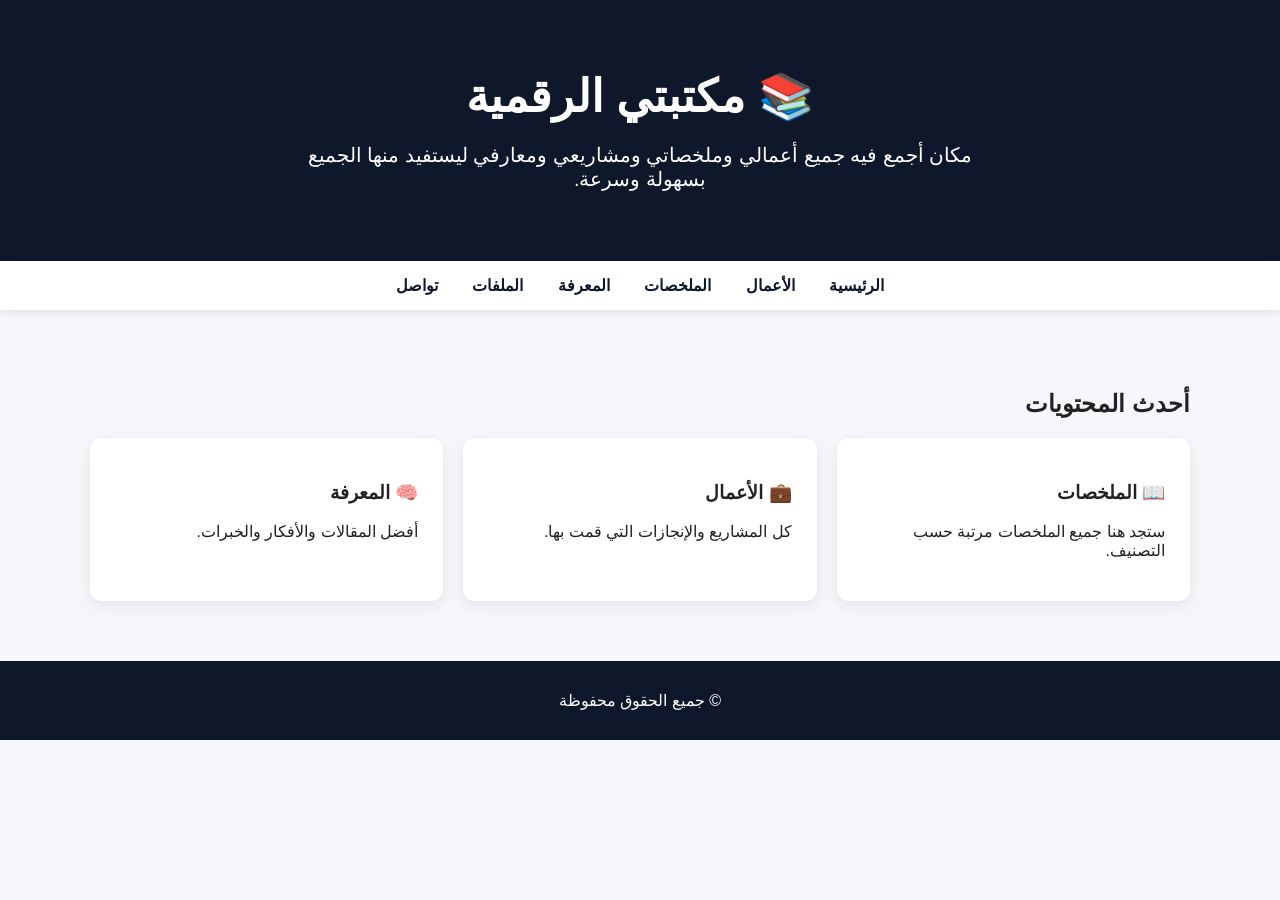
==== index.html @ 7e0fe615 "Create index.html" ====
<!DOCTYPE html>
<html lang="ar" dir="rtl">
<head>
<meta charset="UTF-8">
<meta name="viewport" content="width=device-width, initial-scale=1.0">
<title>مكتبتي الرقمية</title>

<style>
body{
font-family:Arial,sans-serif;
margin:0;
background:#f5f7fa;
color:#222;
}

header{
background:#0f172a;
color:white;
padding:70px 20px;
text-align:center;
}

header h1{
font-size:45px;
margin:0;
}

header p{
font-size:20px;
max-width:700px;
margin:auto;
margin-top:20px;
}

nav{
background:white;
padding:15px;
text-align:center;
box-shadow:0 2px 8px rgba(0,0,0,.1);
}

nav a{
margin:15px;
text-decoration:none;
font-weight:bold;
color:#0f172a;
}

section{
max-width:1100px;
margin:auto;
padding:60px 20px;
}

.cards{
display:grid;
grid-template-columns:repeat(auto-fit,minmax(250px,1fr));
gap:20px;
}

.card{
background:white;
padding:25px;
border-radius:12px;
box-shadow:0 5px 15px rgba(0,0,0,.08);
}

footer{
background:#0f172a;
color:white;
padding:30px;
text-align:center;
}
</style>

</head>

<body>

<header>

<h1>📚 مكتبتي الرقمية</h1>

<p>

مكان أجمع فيه جميع أعمالي وملخصاتي ومشاريعي ومعارفي ليستفيد منها الجميع بسهولة وسرعة.

</p>

</header>

<nav>

<a href="#">الرئيسية</a>

<a href="#">الأعمال</a>

<a href="#">الملخصات</a>

<a href="#">المعرفة</a>

<a href="#">الملفات</a>

<a href="#">تواصل</a>

</nav>

<section>

<h2>أحدث المحتويات</h2>

<div class="cards">

<div class="card">
<h3>📖 الملخصات</h3>
<p>ستجد هنا جميع الملخصات مرتبة حسب التصنيف.</p>
</div>

<div class="card">
<h3>💼 الأعمال</h3>
<p>كل المشاريع والإنجازات التي قمت بها.</p>
</div>

<div class="card">
<h3>🧠 المعرفة</h3>
<p>أفضل المقالات والأفكار والخبرات.</p>
</div>

</div>

</section>

<footer>

© جميع الحقوق محفوظة

</footer>

</body>
</html>
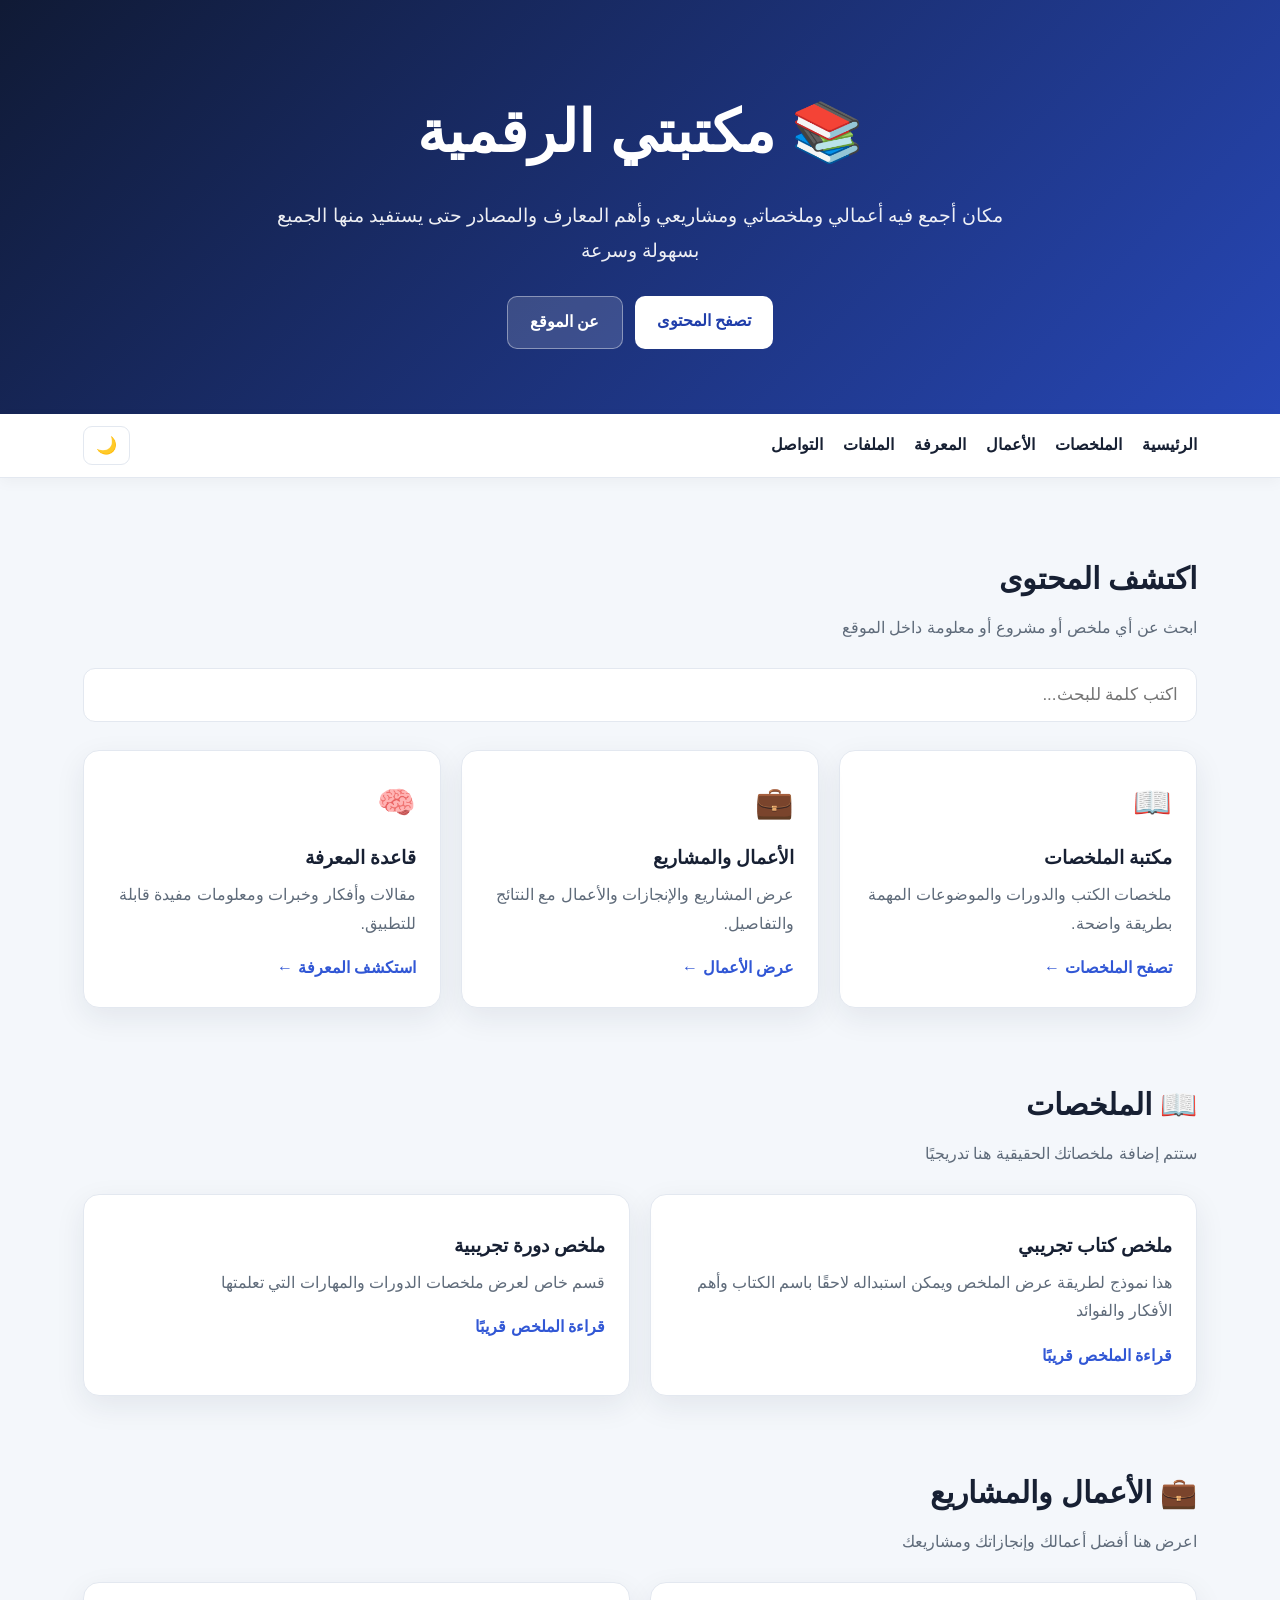
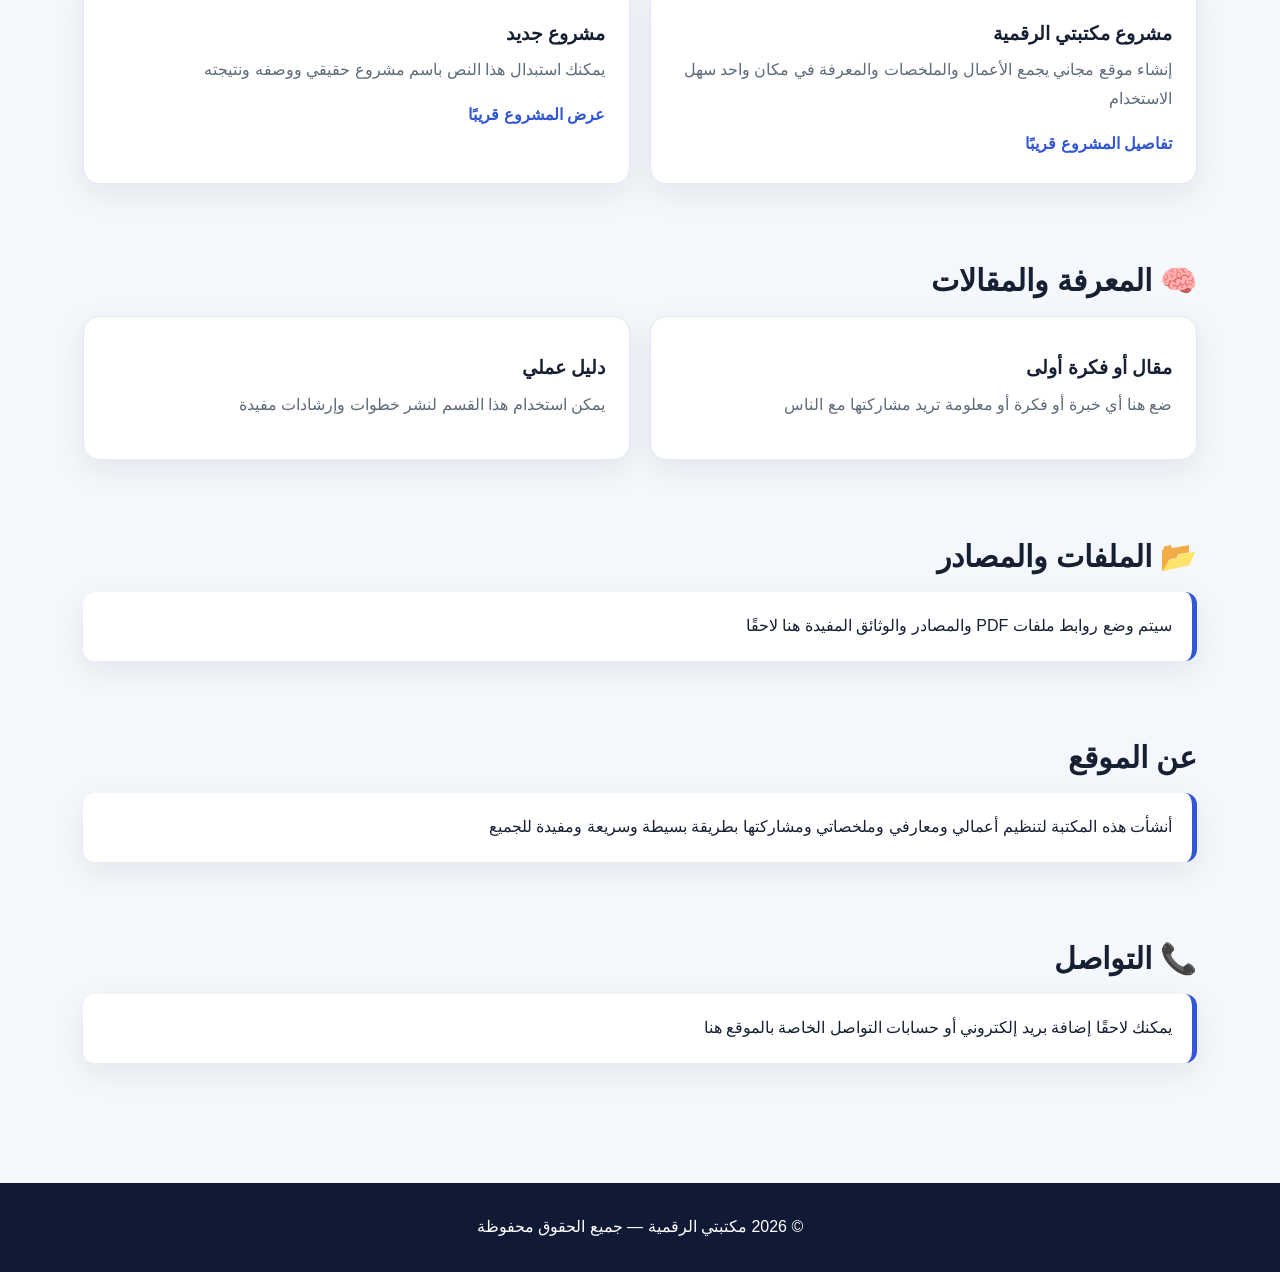
==== commit d048554e: "Update index.html" ====
--- a/index.html
+++ b/index.html
@@ -1,140 +1,476 @@
 <!DOCTYPE html>
 <html lang="ar" dir="rtl">
 <head>
-<meta charset="UTF-8">
-<meta name="viewport" content="width=device-width, initial-scale=1.0">
-<title>مكتبتي الرقمية</title>
-
-<style>
-body{
-font-family:Arial,sans-serif;
-margin:0;
-background:#f5f7fa;
-color:#222;
-}
-
-header{
-background:#0f172a;
-color:white;
-padding:70px 20px;
-text-align:center;
-}
-
-header h1{
-font-size:45px;
-margin:0;
-}
-
-header p{
-font-size:20px;
-max-width:700px;
-margin:auto;
-margin-top:20px;
-}
-
-nav{
-background:white;
-padding:15px;
-text-align:center;
-box-shadow:0 2px 8px rgba(0,0,0,.1);
-}
-
-nav a{
-margin:15px;
-text-decoration:none;
-font-weight:bold;
-color:#0f172a;
-}
-
-section{
-max-width:1100px;
-margin:auto;
-padding:60px 20px;
-}
-
-.cards{
-display:grid;
-grid-template-columns:repeat(auto-fit,minmax(250px,1fr));
-gap:20px;
-}
-
-.card{
-background:white;
-padding:25px;
-border-radius:12px;
-box-shadow:0 5px 15px rgba(0,0,0,.08);
-}
-
-footer{
-background:#0f172a;
-color:white;
-padding:30px;
-text-align:center;
-}
-</style>
-
+  <meta charset="UTF-8">
+  <meta name="viewport" content="width=device-width, initial-scale=1.0">
+
+  <title>مكتبتي الرقمية</title>
+
+  <style>
+    :root {
+      --background: #f4f7fb;
+      --surface: #ffffff;
+      --text: #172033;
+      --secondary-text: #5f6b7a;
+      --primary: #3157d5;
+      --primary-dark: #203eaa;
+      --border: #e3e8f0;
+      --shadow: 0 10px 30px rgba(20, 35, 70, 0.08);
+    }
+
+    body.dark {
+      --background: #101521;
+      --surface: #1a2130;
+      --text: #f3f6ff;
+      --secondary-text: #bac3d4;
+      --primary: #7895ff;
+      --primary-dark: #5f7feb;
+      --border: #2c3547;
+      --shadow: 0 10px 30px rgba(0, 0, 0, 0.22);
+    }
+
+    * {
+      box-sizing: border-box;
+    }
+
+    html {
+      scroll-behavior: smooth;
+    }
+
+    body {
+      margin: 0;
+      font-family: Arial, Tahoma, sans-serif;
+      background: var(--background);
+      color: var(--text);
+      line-height: 1.8;
+      transition: 0.25s;
+    }
+
+    header {
+      background: linear-gradient(135deg, #101a35, #2747b6);
+      color: white;
+      padding: 80px 20px 65px;
+      text-align: center;
+    }
+
+    header h1 {
+      margin: 0 0 15px;
+      font-size: clamp(34px, 6vw, 58px);
+    }
+
+    header p {
+      max-width: 750px;
+      margin: auto;
+      font-size: 19px;
+      opacity: 0.92;
+    }
+
+    .header-buttons {
+      margin-top: 28px;
+      display: flex;
+      justify-content: center;
+      gap: 12px;
+      flex-wrap: wrap;
+    }
+
+    .button {
+      display: inline-block;
+      padding: 11px 22px;
+      border-radius: 10px;
+      text-decoration: none;
+      font-weight: bold;
+      cursor: pointer;
+      border: none;
+    }
+
+    .button-primary {
+      background: white;
+      color: #203eaa;
+    }
+
+    .button-secondary {
+      background: rgba(255, 255, 255, 0.14);
+      color: white;
+      border: 1px solid rgba(255, 255, 255, 0.4);
+    }
+
+    nav {
+      position: sticky;
+      top: 0;
+      z-index: 100;
+      background: var(--surface);
+      border-bottom: 1px solid var(--border);
+      box-shadow: 0 4px 14px rgba(0, 0, 0, 0.04);
+    }
+
+    .nav-container {
+      max-width: 1150px;
+      margin: auto;
+      padding: 12px 18px;
+      display: flex;
+      justify-content: space-between;
+      align-items: center;
+      gap: 15px;
+    }
+
+    .nav-links {
+      display: flex;
+      gap: 20px;
+      flex-wrap: wrap;
+    }
+
+    nav a {
+      color: var(--text);
+      text-decoration: none;
+      font-weight: bold;
+    }
+
+    nav a:hover {
+      color: var(--primary);
+    }
+
+    .theme-button {
+      border: 1px solid var(--border);
+      background: var(--surface);
+      color: var(--text);
+      border-radius: 9px;
+      padding: 8px 12px;
+      cursor: pointer;
+      font-size: 17px;
+    }
+
+    main {
+      max-width: 1150px;
+      margin: auto;
+      padding: 50px 18px;
+    }
+
+    section {
+      margin-bottom: 70px;
+      scroll-margin-top: 90px;
+    }
+
+    .section-title {
+      margin-bottom: 8px;
+      font-size: 30px;
+    }
+
+    .section-description {
+      color: var(--secondary-text);
+      margin-top: 0;
+      margin-bottom: 25px;
+    }
+
+    .search-box {
+      width: 100%;
+      padding: 16px 18px;
+      border: 1px solid var(--border);
+      border-radius: 12px;
+      background: var(--surface);
+      color: var(--text);
+      font-size: 17px;
+      outline: none;
+      margin-bottom: 28px;
+    }
+
+    .search-box:focus {
+      border-color: var(--primary);
+      box-shadow: 0 0 0 3px rgba(49, 87, 213, 0.12);
+    }
+
+    .cards {
+      display: grid;
+      grid-template-columns: repeat(auto-fit, minmax(245px, 1fr));
+      gap: 20px;
+    }
+
+    .card {
+      background: var(--surface);
+      border: 1px solid var(--border);
+      border-radius: 16px;
+      padding: 24px;
+      box-shadow: var(--shadow);
+      transition: transform 0.2s;
+    }
+
+    .card:hover {
+      transform: translateY(-4px);
+    }
+
+    .card-icon {
+      font-size: 31px;
+    }
+
+    .card h3 {
+      margin: 10px 0 6px;
+    }
+
+    .card p {
+      color: var(--secondary-text);
+      margin-top: 0;
+    }
+
+    .card a {
+      color: var(--primary);
+      text-decoration: none;
+      font-weight: bold;
+    }
+
+    .notice {
+      background: var(--surface);
+      border-right: 5px solid var(--primary);
+      border-radius: 12px;
+      padding: 20px;
+      box-shadow: var(--shadow);
+    }
+
+    footer {
+      background: #101a35;
+      color: white;
+      text-align: center;
+      padding: 30px 20px;
+    }
+
+    .hidden {
+      display: none;
+    }
+
+    @media (max-width: 720px) {
+      .nav-container {
+        flex-direction: column;
+      }
+
+      .nav-links {
+        justify-content: center;
+        gap: 12px;
+      }
+
+      header {
+        padding-top: 60px;
+      }
+    }
+  </style>
 </head>
 
 <body>
 
-<header>
-
-<h1>📚 مكتبتي الرقمية</h1>
-
-<p>
-
-مكان أجمع فيه جميع أعمالي وملخصاتي ومشاريعي ومعارفي ليستفيد منها الجميع بسهولة وسرعة.
-
-</p>
-
-</header>
-
-<nav>
-
-<a href="#">الرئيسية</a>
-
-<a href="#">الأعمال</a>
-
-<a href="#">الملخصات</a>
-
-<a href="#">المعرفة</a>
-
-<a href="#">الملفات</a>
-
-<a href="#">تواصل</a>
-
-</nav>
-
-<section>
-
-<h2>أحدث المحتويات</h2>
-
-<div class="cards">
-
-<div class="card">
-<h3>📖 الملخصات</h3>
-<p>ستجد هنا جميع الملخصات مرتبة حسب التصنيف.</p>
-</div>
-
-<div class="card">
-<h3>💼 الأعمال</h3>
-<p>كل المشاريع والإنجازات التي قمت بها.</p>
-</div>
-
-<div class="card">
-<h3>🧠 المعرفة</h3>
-<p>أفضل المقالات والأفكار والخبرات.</p>
-</div>
-
-</div>
-
-</section>
-
-<footer>
-
-© جميع الحقوق محفوظة
-
-</footer>
+  <header id="home">
+    <h1>📚 مكتبتي الرقمية</h1>
+
+    <p>
+      مكان أجمع فيه أعمالي وملخصاتي ومشاريعي وأهم المعارف والمصادر
+      حتى يستفيد منها الجميع بسهولة وسرعة
+    </p>
+
+    <div class="header-buttons">
+      <a class="button button-primary" href="#content">تصفح المحتوى</a>
+      <a class="button button-secondary" href="#about">عن الموقع</a>
+    </div>
+  </header>
+
+  <nav>
+    <div class="nav-container">
+      <div class="nav-links">
+        <a href="#home">الرئيسية</a>
+        <a href="#summaries">الملخصات</a>
+        <a href="#projects">الأعمال</a>
+        <a href="#knowledge">المعرفة</a>
+        <a href="#files">الملفات</a>
+        <a href="#contact">التواصل</a>
+      </div>
+
+      <button class="theme-button" onclick="toggleTheme()" title="تغيير المظهر">
+        🌙
+      </button>
+    </div>
+  </nav>
+
+  <main>
+
+    <section id="content">
+      <h2 class="section-title">اكتشف المحتوى</h2>
+
+      <p class="section-description">
+        ابحث عن أي ملخص أو مشروع أو معلومة داخل الموقع
+      </p>
+
+      <input
+        id="searchInput"
+        class="search-box"
+        type="search"
+        placeholder="اكتب كلمة للبحث..."
+        oninput="searchContent()"
+      >
+
+      <div class="cards" id="contentCards">
+
+        <article class="card searchable">
+          <div class="card-icon">📖</div>
+          <h3>مكتبة الملخصات</h3>
+          <p>ملخصات الكتب والدورات والموضوعات المهمة بطريقة واضحة.</p>
+          <a href="#summaries">تصفح الملخصات ←</a>
+        </article>
+
+        <article class="card searchable">
+          <div class="card-icon">💼</div>
+          <h3>الأعمال والمشاريع</h3>
+          <p>عرض المشاريع والإنجازات والأعمال مع النتائج والتفاصيل.</p>
+          <a href="#projects">عرض الأعمال ←</a>
+        </article>
+
+        <article class="card searchable">
+          <div class="card-icon">🧠</div>
+          <h3>قاعدة المعرفة</h3>
+          <p>مقالات وأفكار وخبرات ومعلومات مفيدة قابلة للتطبيق.</p>
+          <a href="#knowledge">استكشف المعرفة ←</a>
+        </article>
+
+      </div>
+    </section>
+
+    <section id="summaries">
+      <h2 class="section-title">📖 الملخصات</h2>
+
+      <p class="section-description">
+        ستتم إضافة ملخصاتك الحقيقية هنا تدريجيًا
+      </p>
+
+      <div class="cards">
+
+        <article class="card searchable">
+          <h3>ملخص كتاب تجريبي</h3>
+          <p>
+            هذا نموذج لطريقة عرض الملخص ويمكن استبداله لاحقًا
+            باسم الكتاب وأهم الأفكار والفوائد
+          </p>
+          <a href="#">قراءة الملخص قريبًا</a>
+        </article>
+
+        <article class="card searchable">
+          <h3>ملخص دورة تجريبية</h3>
+          <p>
+            قسم خاص لعرض ملخصات الدورات والمهارات التي تعلمتها
+          </p>
+          <a href="#">قراءة الملخص قريبًا</a>
+        </article>
+
+      </div>
+    </section>
+
+    <section id="projects">
+      <h2 class="section-title">💼 الأعمال والمشاريع</h2>
+
+      <p class="section-description">
+        اعرض هنا أفضل أعمالك وإنجازاتك ومشاريعك
+      </p>
+
+      <div class="cards">
+
+        <article class="card searchable">
+          <h3>مشروع مكتبتي الرقمية</h3>
+          <p>
+            إنشاء موقع مجاني يجمع الأعمال والملخصات والمعرفة
+            في مكان واحد سهل الاستخدام
+          </p>
+          <a href="#">تفاصيل المشروع قريبًا</a>
+        </article>
+
+        <article class="card searchable">
+          <h3>مشروع جديد</h3>
+          <p>
+            يمكنك استبدال هذا النص باسم مشروع حقيقي ووصفه ونتيجته
+          </p>
+          <a href="#">عرض المشروع قريبًا</a>
+        </article>
+
+      </div>
+    </section>
+
+    <section id="knowledge">
+      <h2 class="section-title">🧠 المعرفة والمقالات</h2>
+
+      <div class="cards">
+
+        <article class="card searchable">
+          <h3>مقال أو فكرة أولى</h3>
+          <p>
+            ضع هنا أي خبرة أو فكرة أو معلومة تريد مشاركتها مع الناس
+          </p>
+        </article>
+
+        <article class="card searchable">
+          <h3>دليل عملي</h3>
+          <p>
+            يمكن استخدام هذا القسم لنشر خطوات وإرشادات مفيدة
+          </p>
+        </article>
+
+      </div>
+    </section>
+
+    <section id="files">
+      <h2 class="section-title">📂 الملفات والمصادر</h2>
+
+      <div class="notice">
+        سيتم وضع روابط ملفات PDF والمصادر والوثائق المفيدة هنا لاحقًا
+      </div>
+    </section>
+
+    <section id="about">
+      <h2 class="section-title">عن الموقع</h2>
+
+      <div class="notice">
+        أنشأت هذه المكتبة لتنظيم أعمالي ومعارفي وملخصاتي
+        ومشاركتها بطريقة بسيطة وسريعة ومفيدة للجميع
+      </div>
+    </section>
+
+    <section id="contact">
+      <h2 class="section-title">📞 التواصل</h2>
+
+      <div class="notice">
+        يمكنك لاحقًا إضافة بريد إلكتروني أو حسابات التواصل الخاصة بالموقع هنا
+      </div>
+    </section>
+
+  </main>
+
+  <footer>
+    © 2026 مكتبتي الرقمية — جميع الحقوق محفوظة
+  </footer>
+
+  <script>
+    function toggleTheme() {
+      document.body.classList.toggle("dark");
+
+      const isDark = document.body.classList.contains("dark");
+      localStorage.setItem("theme", isDark ? "dark" : "light");
+
+      document.querySelector(".theme-button").textContent =
+        isDark ? "☀️" : "🌙";
+    }
+
+    function searchContent() {
+      const searchText =
+        document.getElementById("searchInput").value.toLowerCase();
+
+      document.querySelectorAll(".searchable").forEach(function(card) {
+        const content = card.textContent.toLowerCase();
+
+        card.classList.toggle(
+          "hidden",
+          !content.includes(searchText)
+        );
+      });
+    }
+
+    const savedTheme = localStorage.getItem("theme");
+
+    if (savedTheme === "dark") {
+      document.body.classList.add("dark");
+      document.querySelector(".theme-button").textContent = "☀️";
+    }
+  </script>
 
 </body>
 </html>
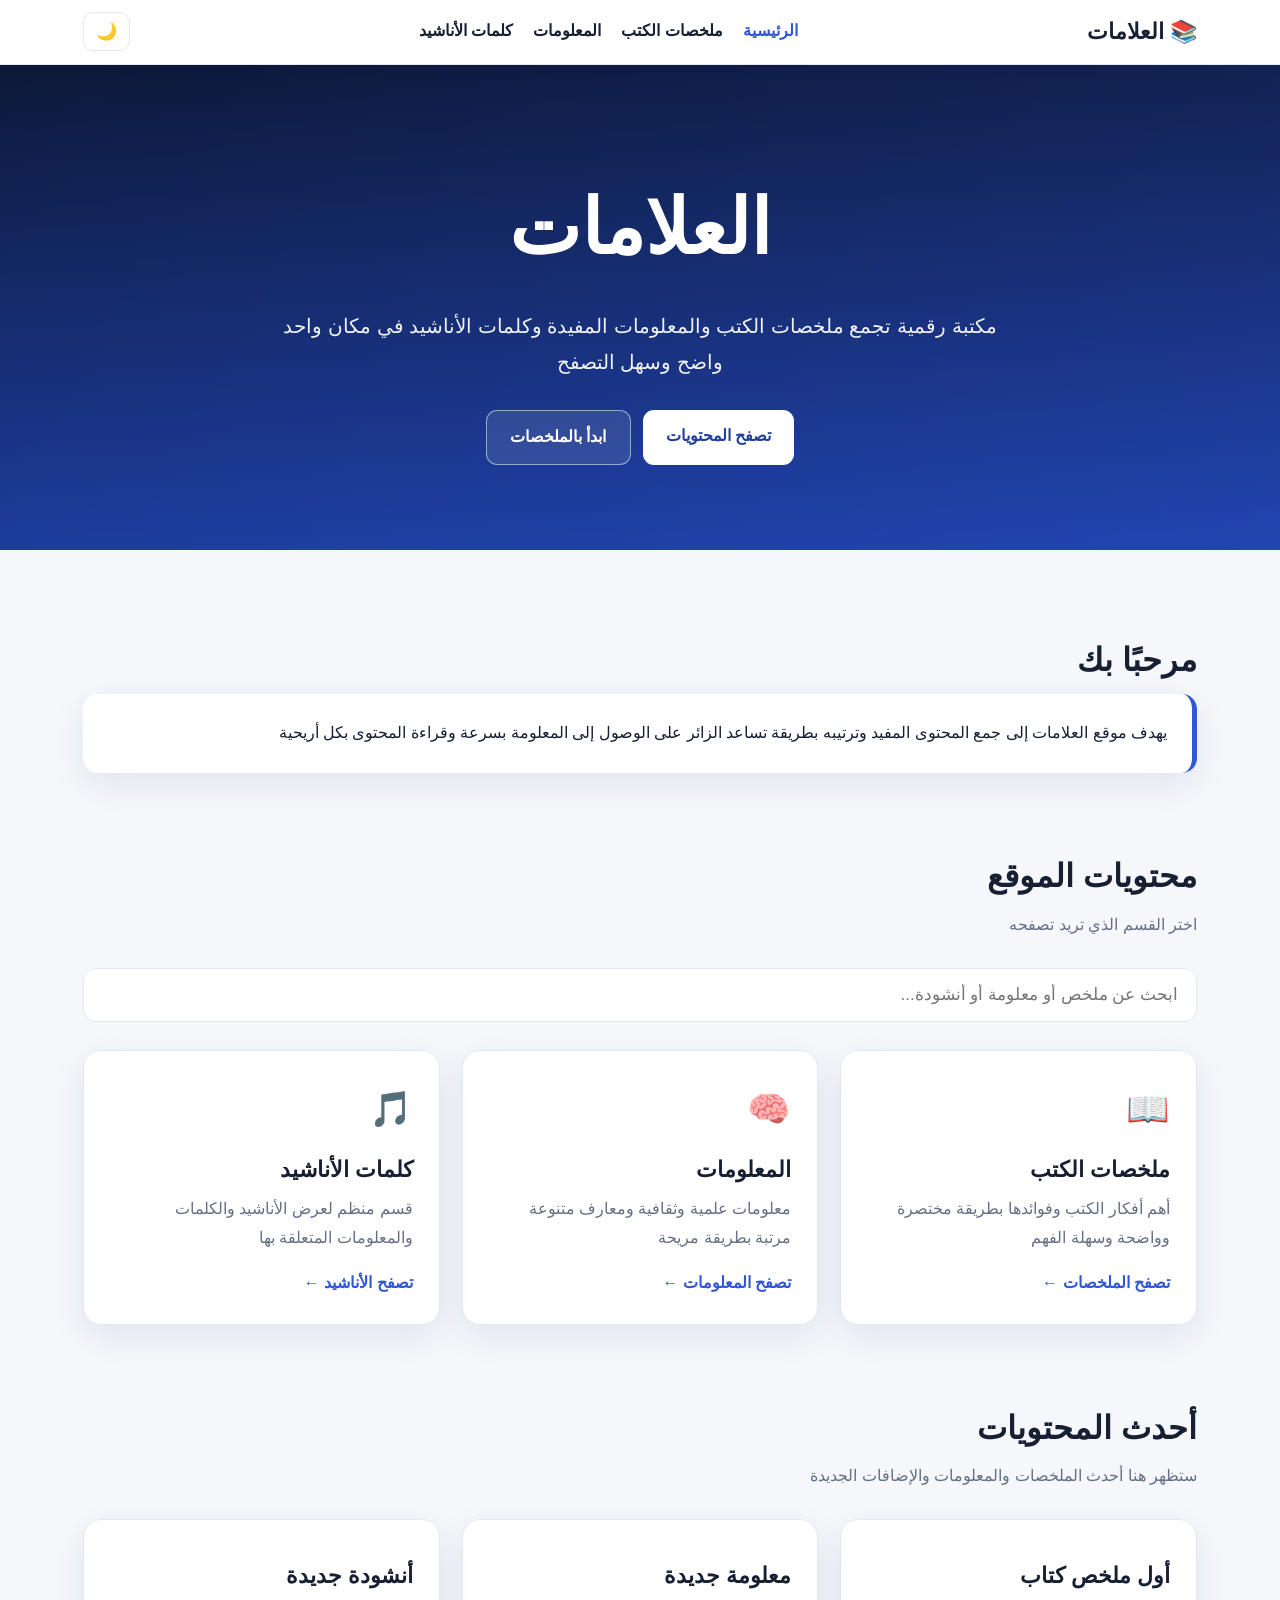
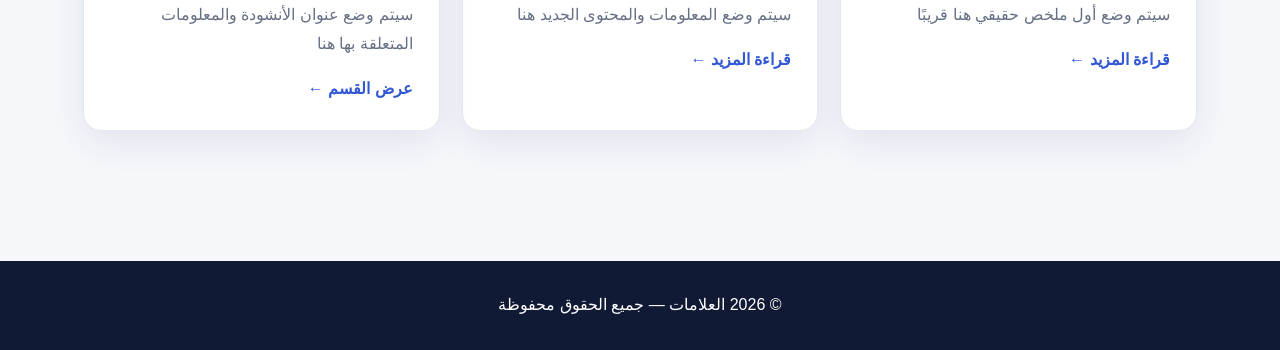
==== commit bdf3a2dd: "Update index.html" ====
--- a/index.html
+++ b/index.html
@@ -4,29 +4,29 @@
   <meta charset="UTF-8">
   <meta name="viewport" content="width=device-width, initial-scale=1.0">
 
-  <title>مكتبتي الرقمية</title>
+  <title>العلامات | الرئيسية</title>
 
   <style>
     :root {
-      --background: #f4f7fb;
+      --bg: #f5f7fb;
       --surface: #ffffff;
       --text: #172033;
-      --secondary-text: #5f6b7a;
+      --muted: #667085;
       --primary: #3157d5;
-      --primary-dark: #203eaa;
-      --border: #e3e8f0;
-      --shadow: 0 10px 30px rgba(20, 35, 70, 0.08);
+      --primary-dark: #1f3f9f;
+      --border: #e4e8f0;
+      --shadow: 0 12px 35px rgba(25, 45, 90, 0.09);
     }
 
     body.dark {
-      --background: #101521;
-      --surface: #1a2130;
-      --text: #f3f6ff;
-      --secondary-text: #bac3d4;
-      --primary: #7895ff;
-      --primary-dark: #5f7feb;
-      --border: #2c3547;
-      --shadow: 0 10px 30px rgba(0, 0, 0, 0.22);
+      --bg: #0f1420;
+      --surface: #192131;
+      --text: #f5f7ff;
+      --muted: #b7c0d1;
+      --primary: #7894ff;
+      --primary-dark: #5f7deb;
+      --border: #2b3548;
+      --shadow: 0 12px 35px rgba(0, 0, 0, 0.25);
     }
 
     * {
@@ -40,58 +40,10 @@
     body {
       margin: 0;
       font-family: Arial, Tahoma, sans-serif;
-      background: var(--background);
+      background: var(--bg);
       color: var(--text);
       line-height: 1.8;
-      transition: 0.25s;
-    }
-
-    header {
-      background: linear-gradient(135deg, #101a35, #2747b6);
-      color: white;
-      padding: 80px 20px 65px;
-      text-align: center;
-    }
-
-    header h1 {
-      margin: 0 0 15px;
-      font-size: clamp(34px, 6vw, 58px);
-    }
-
-    header p {
-      max-width: 750px;
-      margin: auto;
-      font-size: 19px;
-      opacity: 0.92;
-    }
-
-    .header-buttons {
-      margin-top: 28px;
-      display: flex;
-      justify-content: center;
-      gap: 12px;
-      flex-wrap: wrap;
-    }
-
-    .button {
-      display: inline-block;
-      padding: 11px 22px;
-      border-radius: 10px;
-      text-decoration: none;
-      font-weight: bold;
-      cursor: pointer;
-      border: none;
-    }
-
-    .button-primary {
-      background: white;
-      color: #203eaa;
-    }
-
-    .button-secondary {
-      background: rgba(255, 255, 255, 0.14);
-      color: white;
-      border: 1px solid rgba(255, 255, 255, 0.4);
+      transition: background 0.25s, color 0.25s;
     }
 
     nav {
@@ -100,7 +52,7 @@
       z-index: 100;
       background: var(--surface);
       border-bottom: 1px solid var(--border);
-      box-shadow: 0 4px 14px rgba(0, 0, 0, 0.04);
+      box-shadow: 0 4px 15px rgba(0, 0, 0, 0.04);
     }
 
     .nav-container {
@@ -110,65 +62,121 @@
       display: flex;
       justify-content: space-between;
       align-items: center;
-      gap: 15px;
+      gap: 18px;
+    }
+
+    .brand {
+      color: var(--text);
+      text-decoration: none;
+      font-size: 22px;
+      font-weight: bold;
     }
 
     .nav-links {
       display: flex;
       gap: 20px;
+      align-items: center;
       flex-wrap: wrap;
     }
 
-    nav a {
+    .nav-links a {
       color: var(--text);
       text-decoration: none;
       font-weight: bold;
     }
 
-    nav a:hover {
+    .nav-links a:hover,
+    .nav-links a.active {
       color: var(--primary);
     }
 
     .theme-button {
-      border: 1px solid var(--border);
       background: var(--surface);
       color: var(--text);
-      border-radius: 9px;
+      border: 1px solid var(--border);
       padding: 8px 12px;
+      border-radius: 10px;
       cursor: pointer;
       font-size: 17px;
+    }
+
+    header {
+      background:
+        linear-gradient(rgba(12, 24, 58, 0.78), rgba(30, 65, 170, 0.82)),
+        linear-gradient(135deg, #0f1934, #3157d5);
+      color: white;
+      padding: 95px 20px 85px;
+      text-align: center;
+    }
+
+    header h1 {
+      margin: 0 0 12px;
+      font-size: clamp(44px, 8vw, 76px);
+    }
+
+    header p {
+      max-width: 760px;
+      margin: auto;
+      font-size: 20px;
+      opacity: 0.94;
+    }
+
+    .hero-buttons {
+      margin-top: 30px;
+      display: flex;
+      justify-content: center;
+      gap: 12px;
+      flex-wrap: wrap;
+    }
+
+    .button {
+      display: inline-block;
+      text-decoration: none;
+      padding: 12px 23px;
+      border-radius: 11px;
+      font-weight: bold;
+    }
+
+    .button-light {
+      background: white;
+      color: #203f9e;
+    }
+
+    .button-outline {
+      color: white;
+      border: 1px solid rgba(255, 255, 255, 0.5);
+      background: rgba(255, 255, 255, 0.1);
     }
 
     main {
       max-width: 1150px;
       margin: auto;
-      padding: 50px 18px;
+      padding: 55px 18px;
     }
 
     section {
-      margin-bottom: 70px;
-      scroll-margin-top: 90px;
+      margin-bottom: 75px;
     }
 
     .section-title {
-      margin-bottom: 8px;
-      font-size: 30px;
+      font-size: 32px;
+      margin-bottom: 5px;
     }
 
     .section-description {
-      color: var(--secondary-text);
+      color: var(--muted);
       margin-top: 0;
-      margin-bottom: 25px;
+      margin-bottom: 28px;
     }
 
     .search-box {
       width: 100%;
       padding: 16px 18px;
+      font-size: 17px;
       border: 1px solid var(--border);
-      border-radius: 12px;
+      border-radius: 13px;
       background: var(--surface);
       color: var(--text);
-      font-size: 17px;
       outline: none;
       margin-bottom: 28px;
     }
@@ -181,32 +189,33 @@
     .cards {
       display: grid;
       grid-template-columns: repeat(auto-fit, minmax(245px, 1fr));
-      gap: 20px;
+      gap: 22px;
     }
 
     .card {
       background: var(--surface);
       border: 1px solid var(--border);
-      border-radius: 16px;
-      padding: 24px;
+      border-radius: 18px;
+      padding: 26px;
       box-shadow: var(--shadow);
       transition: transform 0.2s;
     }
 
     .card:hover {
-      transform: translateY(-4px);
+      transform: translateY(-5px);
     }
 
     .card-icon {
-      font-size: 31px;
+      font-size: 35px;
     }
 
     .card h3 {
       margin: 10px 0 6px;
+      font-size: 22px;
     }
 
     .card p {
-      color: var(--secondary-text);
+      color: var(--muted);
       margin-top: 0;
     }
 
@@ -216,11 +225,11 @@
       font-weight: bold;
     }
 
-    .notice {
+    .welcome-box {
       background: var(--surface);
       border-right: 5px solid var(--primary);
-      border-radius: 12px;
-      padding: 20px;
+      border-radius: 15px;
+      padding: 25px;
       box-shadow: var(--shadow);
     }
 
@@ -235,7 +244,7 @@
       display: none;
     }
 
-    @media (max-width: 720px) {
+    @media (max-width: 760px) {
       .nav-container {
         flex-direction: column;
       }
@@ -246,7 +255,7 @@
       }
 
       header {
-        padding-top: 60px;
+        padding-top: 70px;
       }
     }
   </style>
@@ -254,29 +263,15 @@
 
 <body>
 
-  <header id="home">
-    <h1>📚 مكتبتي الرقمية</h1>
-
-    <p>
-      مكان أجمع فيه أعمالي وملخصاتي ومشاريعي وأهم المعارف والمصادر
-      حتى يستفيد منها الجميع بسهولة وسرعة
-    </p>
-
-    <div class="header-buttons">
-      <a class="button button-primary" href="#content">تصفح المحتوى</a>
-      <a class="button button-secondary" href="#about">عن الموقع</a>
-    </div>
-  </header>
-
   <nav>
     <div class="nav-container">
+      <a class="brand" href="index.html">📚 العلامات</a>
+
       <div class="nav-links">
-        <a href="#home">الرئيسية</a>
-        <a href="#summaries">الملخصات</a>
-        <a href="#projects">الأعمال</a>
-        <a href="#knowledge">المعرفة</a>
-        <a href="#files">الملفات</a>
-        <a href="#contact">التواصل</a>
+        <a class="active" href="index.html">الرئيسية</a>
+        <a href="summaries.html">ملخصات الكتب</a>
+        <a href="knowledge.html">المعلومات</a>
+        <a href="nasheeds.html">كلمات الأناشيد</a>
       </div>
 
       <button class="theme-button" onclick="toggleTheme()" title="تغيير المظهر">
@@ -285,158 +280,112 @@
     </div>
   </nav>
 
+  <header>
+    <h1>العلامات</h1>
+
+    <p>
+      مكتبة رقمية تجمع ملخصات الكتب والمعلومات المفيدة
+      وكلمات الأناشيد في مكان واحد واضح وسهل التصفح
+    </p>
+
+    <div class="hero-buttons">
+      <a class="button button-light" href="#sections">تصفح المحتويات</a>
+      <a class="button button-outline" href="summaries.html">ابدأ بالملخصات</a>
+    </div>
+  </header>
+
   <main>
 
-    <section id="content">
-      <h2 class="section-title">اكتشف المحتوى</h2>
+    <section>
+      <h2 class="section-title">مرحبًا بك</h2>
+
+      <div class="welcome-box">
+        يهدف موقع العلامات إلى جمع المحتوى المفيد وترتيبه بطريقة تساعد
+        الزائر على الوصول إلى المعلومة بسرعة وقراءة المحتوى بكل أريحية
+      </div>
+    </section>
+
+    <section id="sections">
+      <h2 class="section-title">محتويات الموقع</h2>
 
       <p class="section-description">
-        ابحث عن أي ملخص أو مشروع أو معلومة داخل الموقع
+        اختر القسم الذي تريد تصفحه
       </p>
 
       <input
         id="searchInput"
         class="search-box"
         type="search"
-        placeholder="اكتب كلمة للبحث..."
-        oninput="searchContent()"
+        placeholder="ابحث عن ملخص أو معلومة أو أنشودة..."
+        oninput="searchCards()"
       >
 
-      <div class="cards" id="contentCards">
+      <div class="cards">
 
         <article class="card searchable">
           <div class="card-icon">📖</div>
-          <h3>مكتبة الملخصات</h3>
-          <p>ملخصات الكتب والدورات والموضوعات المهمة بطريقة واضحة.</p>
-          <a href="#summaries">تصفح الملخصات ←</a>
-        </article>
-
-        <article class="card searchable">
-          <div class="card-icon">💼</div>
-          <h3>الأعمال والمشاريع</h3>
-          <p>عرض المشاريع والإنجازات والأعمال مع النتائج والتفاصيل.</p>
-          <a href="#projects">عرض الأعمال ←</a>
+          <h3>ملخصات الكتب</h3>
+          <p>
+            أهم أفكار الكتب وفوائدها بطريقة مختصرة وواضحة وسهلة الفهم
+          </p>
+          <a href="summaries.html">تصفح الملخصات ←</a>
         </article>
 
         <article class="card searchable">
           <div class="card-icon">🧠</div>
-          <h3>قاعدة المعرفة</h3>
-          <p>مقالات وأفكار وخبرات ومعلومات مفيدة قابلة للتطبيق.</p>
-          <a href="#knowledge">استكشف المعرفة ←</a>
+          <h3>المعلومات</h3>
+          <p>
+            معلومات علمية وثقافية ومعارف متنوعة مرتبة بطريقة مريحة
+          </p>
+          <a href="knowledge.html">تصفح المعلومات ←</a>
+        </article>
+
+        <article class="card searchable">
+          <div class="card-icon">🎵</div>
+          <h3>كلمات الأناشيد</h3>
+          <p>
+            قسم منظم لعرض الأناشيد والكلمات والمعلومات المتعلقة بها
+          </p>
+          <a href="nasheeds.html">تصفح الأناشيد ←</a>
         </article>
 
       </div>
     </section>
 
-    <section id="summaries">
-      <h2 class="section-title">📖 الملخصات</h2>
+    <section>
+      <h2 class="section-title">أحدث المحتويات</h2>
 
       <p class="section-description">
-        ستتم إضافة ملخصاتك الحقيقية هنا تدريجيًا
+        ستظهر هنا أحدث الملخصات والمعلومات والإضافات الجديدة
       </p>
 
       <div class="cards">
 
         <article class="card searchable">
-          <h3>ملخص كتاب تجريبي</h3>
-          <p>
-            هذا نموذج لطريقة عرض الملخص ويمكن استبداله لاحقًا
-            باسم الكتاب وأهم الأفكار والفوائد
-          </p>
-          <a href="#">قراءة الملخص قريبًا</a>
-        </article>
-
-        <article class="card searchable">
-          <h3>ملخص دورة تجريبية</h3>
-          <p>
-            قسم خاص لعرض ملخصات الدورات والمهارات التي تعلمتها
-          </p>
-          <a href="#">قراءة الملخص قريبًا</a>
+          <h3>أول ملخص كتاب</h3>
+          <p>سيتم وضع أول ملخص حقيقي هنا قريبًا</p>
+          <a href="summaries.html">قراءة المزيد ←</a>
+        </article>
+
+        <article class="card searchable">
+          <h3>معلومة جديدة</h3>
+          <p>سيتم وضع المعلومات والمحتوى الجديد هنا</p>
+          <a href="knowledge.html">قراءة المزيد ←</a>
+        </article>
+
+        <article class="card searchable">
+          <h3>أنشودة جديدة</h3>
+          <p>سيتم وضع عنوان الأنشودة والمعلومات المتعلقة بها هنا</p>
+          <a href="nasheeds.html">عرض القسم ←</a>
         </article>
 
       </div>
     </section>
 
-    <section id="projects">
-      <h2 class="section-title">💼 الأعمال والمشاريع</h2>
-
-      <p class="section-description">
-        اعرض هنا أفضل أعمالك وإنجازاتك ومشاريعك
-      </p>
-
-      <div class="cards">
-
-        <article class="card searchable">
-          <h3>مشروع مكتبتي الرقمية</h3>
-          <p>
-            إنشاء موقع مجاني يجمع الأعمال والملخصات والمعرفة
-            في مكان واحد سهل الاستخدام
-          </p>
-          <a href="#">تفاصيل المشروع قريبًا</a>
-        </article>
-
-        <article class="card searchable">
-          <h3>مشروع جديد</h3>
-          <p>
-            يمكنك استبدال هذا النص باسم مشروع حقيقي ووصفه ونتيجته
-          </p>
-          <a href="#">عرض المشروع قريبًا</a>
-        </article>
-
-      </div>
-    </section>
-
-    <section id="knowledge">
-      <h2 class="section-title">🧠 المعرفة والمقالات</h2>
-
-      <div class="cards">
-
-        <article class="card searchable">
-          <h3>مقال أو فكرة أولى</h3>
-          <p>
-            ضع هنا أي خبرة أو فكرة أو معلومة تريد مشاركتها مع الناس
-          </p>
-        </article>
-
-        <article class="card searchable">
-          <h3>دليل عملي</h3>
-          <p>
-            يمكن استخدام هذا القسم لنشر خطوات وإرشادات مفيدة
-          </p>
-        </article>
-
-      </div>
-    </section>
-
-    <section id="files">
-      <h2 class="section-title">📂 الملفات والمصادر</h2>
-
-      <div class="notice">
-        سيتم وضع روابط ملفات PDF والمصادر والوثائق المفيدة هنا لاحقًا
-      </div>
-    </section>
-
-    <section id="about">
-      <h2 class="section-title">عن الموقع</h2>
-
-      <div class="notice">
-        أنشأت هذه المكتبة لتنظيم أعمالي ومعارفي وملخصاتي
-        ومشاركتها بطريقة بسيطة وسريعة ومفيدة للجميع
-      </div>
-    </section>
-
-    <section id="contact">
-      <h2 class="section-title">📞 التواصل</h2>
-
-      <div class="notice">
-        يمكنك لاحقًا إضافة بريد إلكتروني أو حسابات التواصل الخاصة بالموقع هنا
-      </div>
-    </section>
-
   </main>
 
   <footer>
-    © 2026 مكتبتي الرقمية — جميع الحقوق محفوظة
+    © 2026 العلامات — جميع الحقوق محفوظة
   </footer>
 
   <script>
@@ -450,7 +399,7 @@
         isDark ? "☀️" : "🌙";
     }
 
-    function searchContent() {
+    function searchCards() {
       const searchText =
         document.getElementById("searchInput").value.toLowerCase();
 
@@ -464,9 +413,7 @@
       });
     }
 
-    const savedTheme = localStorage.getItem("theme");
-
-    if (savedTheme === "dark") {
+    if (localStorage.getItem("theme") === "dark") {
       document.body.classList.add("dark");
       document.querySelector(".theme-button").textContent = "☀️";
     }
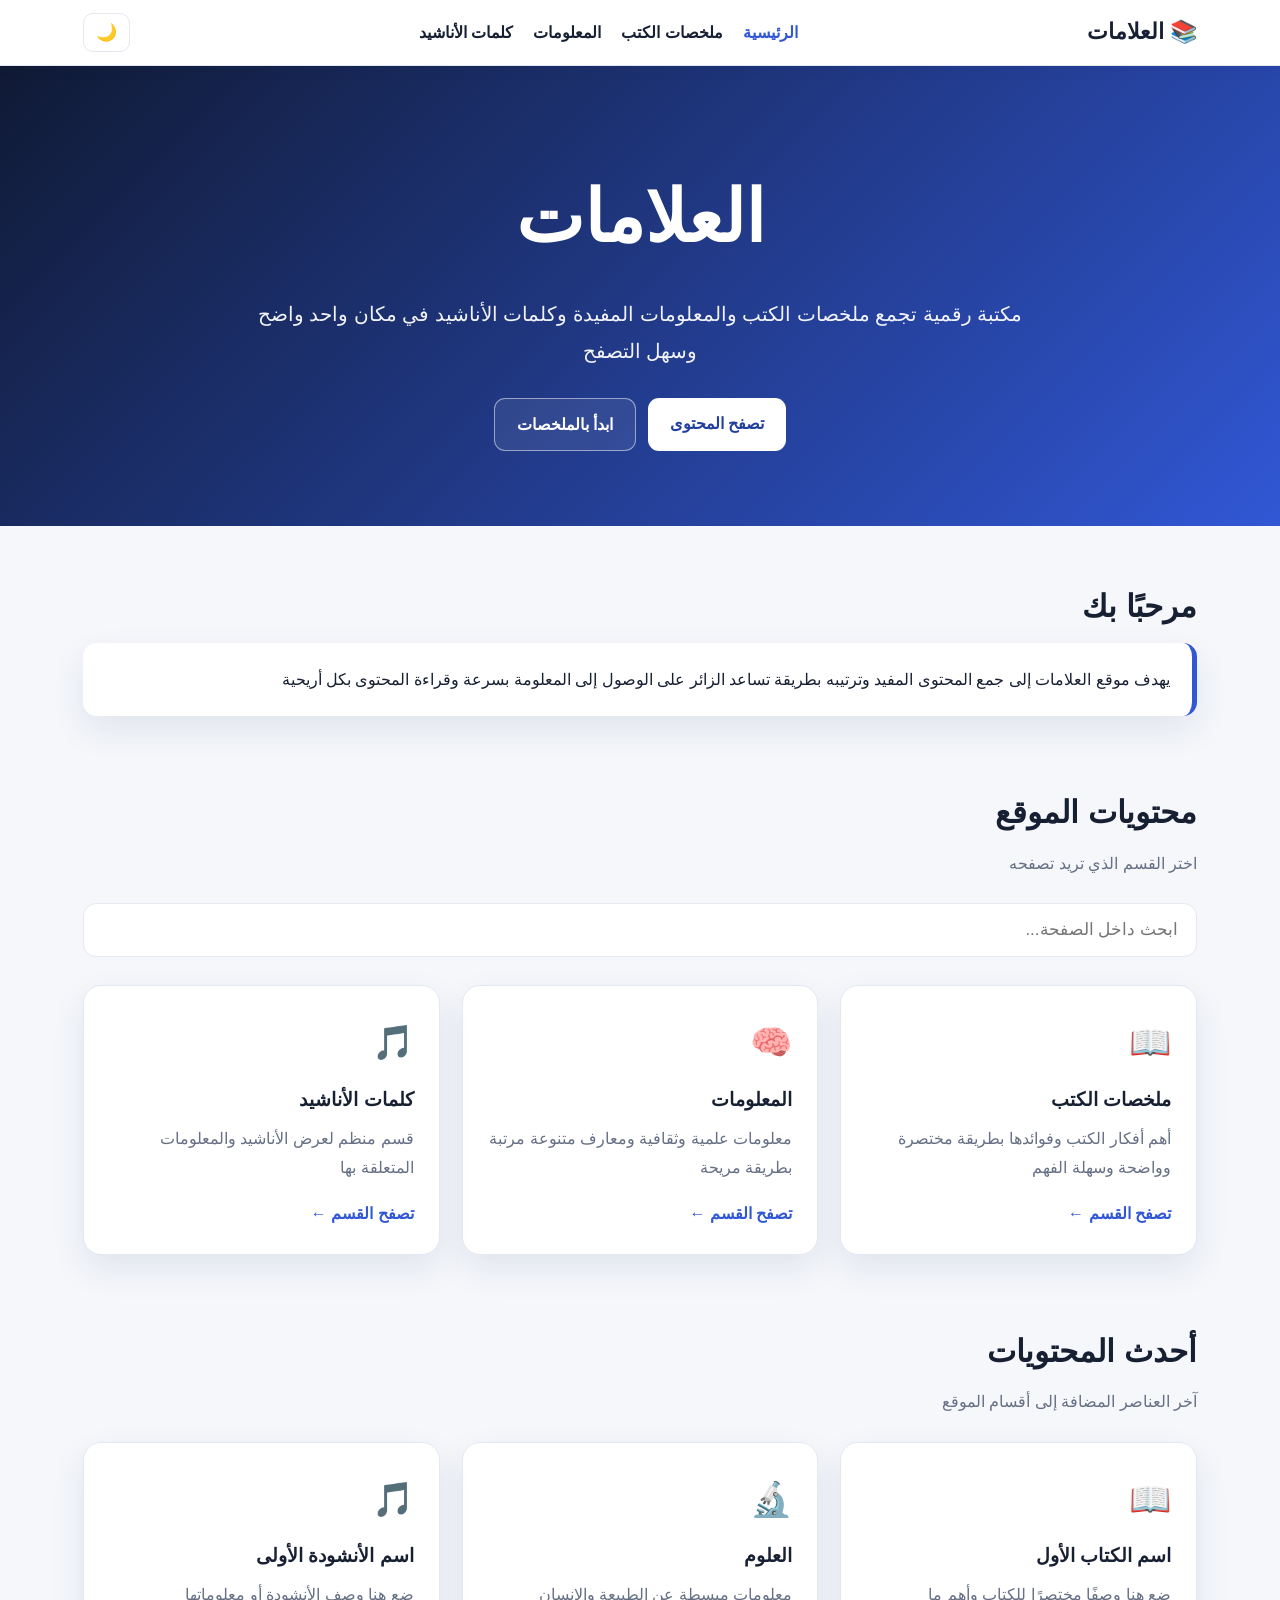
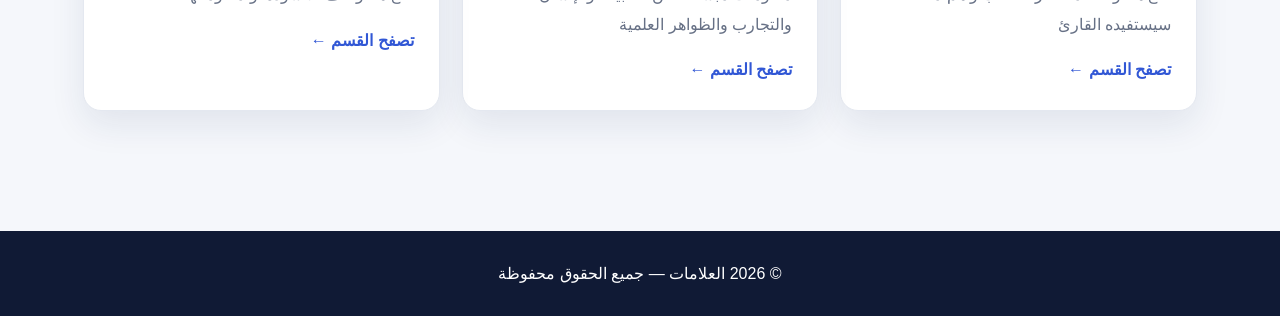
==== commit aa098b86: "Add files via upload" ====
--- a/index.html
+++ b/index.html
@@ -3,421 +3,55 @@
 <head>
   <meta charset="UTF-8">
   <meta name="viewport" content="width=device-width, initial-scale=1.0">
+  <title>العلامات | الرئيسية</title>
+  <meta name="description" content="مكتبة رقمية تجمع ملخصات الكتب والمعلومات المفيدة وكلمات الأناشيد في مكان واحد واضح وسهل التصفح">
+  <link rel="stylesheet" href="style.css">
+</head>
+<body data-page="home">
+<nav class="site-nav">
+  <div class="nav-wrap">
+    <a class="brand" href="index.html">📚 <span id="brandText">العلامات</span></a>
+    <div class="nav-links">
+      <a data-nav="home" href="index.html">الرئيسية</a>
+      <a data-nav="summaries" href="summaries.html">ملخصات الكتب</a>
+      <a data-nav="knowledge" href="knowledge.html">المعلومات</a>
+      <a data-nav="nasheeds" href="nasheeds.html">كلمات الأناشيد</a>
+    </div>
+    <button id="themeButton" class="theme-btn" onclick="toggleTheme()" title="تغيير المظهر">🌙</button>
+  </div>
+</nav>
 
-  <title>العلامات | الرئيسية</title>
+<header class="hero">
+  <h1 id="heroTitle">العلامات</h1>
+  <p id="heroDescription">مكتبة رقمية تجمع ملخصات الكتب والمعلومات المفيدة وكلمات الأناشيد في مكان واحد واضح وسهل التصفح</p>
+  <div class='hero-actions'><a class='btn btn-light' href='#sections'>تصفح المحتوى</a><a class='btn btn-outline' href='summaries.html'>ابدأ بالملخصات</a></div>
+</header>
 
-  <style>
-    :root {
-      --bg: #f5f7fb;
-      --surface: #ffffff;
-      --text: #172033;
-      --muted: #667085;
-      --primary: #3157d5;
-      --primary-dark: #1f3f9f;
-      --border: #e4e8f0;
-      --shadow: 0 12px 35px rgba(25, 45, 90, 0.09);
-    }
+<main>
+<section>
+    <h2 id="welcomeTitle" class="section-title">مرحبًا بك</h2>
+    <div id="welcomeText" class="note"></div>
+  </section>
 
-    body.dark {
-      --bg: #0f1420;
-      --surface: #192131;
-      --text: #f5f7ff;
-      --muted: #b7c0d1;
-      --primary: #7894ff;
-      --primary-dark: #5f7deb;
-      --border: #2b3548;
-      --shadow: 0 12px 35px rgba(0, 0, 0, 0.25);
-    }
+  <section id="sections">
+    <h2 class="section-title">محتويات الموقع</h2>
+    <p class="section-desc">اختر القسم الذي تريد تصفحه</p>
+    <input id="searchInput" class="search-box" type="search" placeholder="ابحث داخل الصفحة..." oninput="filterCards()">
+    <div id="sectionsGrid" class="cards"></div>
+  </section>
 
-    * {
-      box-sizing: border-box;
-    }
+  <section>
+    <h2 id="latestTitle" class="section-title">أحدث المحتويات</h2>
+    <p class="section-desc">آخر العناصر المضافة إلى أقسام الموقع</p>
+    <div id="latestGrid" class="cards"></div>
+  </section>
+</main>
 
-    html {
-      scroll-behavior: smooth;
-    }
+<footer>
+  © 2026 <span id="footerName">العلامات</span> — جميع الحقوق محفوظة
+</footer>
 
-    body {
-      margin: 0;
-      font-family: Arial, Tahoma, sans-serif;
-      background: var(--bg);
-      color: var(--text);
-      line-height: 1.8;
-      transition: background 0.25s, color 0.25s;
-    }
-
-    nav {
-      position: sticky;
-      top: 0;
-      z-index: 100;
-      background: var(--surface);
-      border-bottom: 1px solid var(--border);
-      box-shadow: 0 4px 15px rgba(0, 0, 0, 0.04);
-    }
-
-    .nav-container {
-      max-width: 1150px;
-      margin: auto;
-      padding: 12px 18px;
-      display: flex;
-      justify-content: space-between;
-      align-items: center;
-      gap: 18px;
-    }
-
-    .brand {
-      color: var(--text);
-      text-decoration: none;
-      font-size: 22px;
-      font-weight: bold;
-    }
-
-    .nav-links {
-      display: flex;
-      gap: 20px;
-      align-items: center;
-      flex-wrap: wrap;
-    }
-
-    .nav-links a {
-      color: var(--text);
-      text-decoration: none;
-      font-weight: bold;
-    }
-
-    .nav-links a:hover,
-    .nav-links a.active {
-      color: var(--primary);
-    }
-
-    .theme-button {
-      background: var(--surface);
-      color: var(--text);
-      border: 1px solid var(--border);
-      padding: 8px 12px;
-      border-radius: 10px;
-      cursor: pointer;
-      font-size: 17px;
-    }
-
-    header {
-      background:
-        linear-gradient(rgba(12, 24, 58, 0.78), rgba(30, 65, 170, 0.82)),
-        linear-gradient(135deg, #0f1934, #3157d5);
-      color: white;
-      padding: 95px 20px 85px;
-      text-align: center;
-    }
-
-    header h1 {
-      margin: 0 0 12px;
-      font-size: clamp(44px, 8vw, 76px);
-    }
-
-    header p {
-      max-width: 760px;
-      margin: auto;
-      font-size: 20px;
-      opacity: 0.94;
-    }
-
-    .hero-buttons {
-      margin-top: 30px;
-      display: flex;
-      justify-content: center;
-      gap: 12px;
-      flex-wrap: wrap;
-    }
-
-    .button {
-      display: inline-block;
-      text-decoration: none;
-      padding: 12px 23px;
-      border-radius: 11px;
-      font-weight: bold;
-    }
-
-    .button-light {
-      background: white;
-      color: #203f9e;
-    }
-
-    .button-outline {
-      color: white;
-      border: 1px solid rgba(255, 255, 255, 0.5);
-      background: rgba(255, 255, 255, 0.1);
-    }
-
-    main {
-      max-width: 1150px;
-      margin: auto;
-      padding: 55px 18px;
-    }
-
-    section {
-      margin-bottom: 75px;
-    }
-
-    .section-title {
-      font-size: 32px;
-      margin-bottom: 5px;
-    }
-
-    .section-description {
-      color: var(--muted);
-      margin-top: 0;
-      margin-bottom: 28px;
-    }
-
-    .search-box {
-      width: 100%;
-      padding: 16px 18px;
-      font-size: 17px;
-      border: 1px solid var(--border);
-      border-radius: 13px;
-      background: var(--surface);
-      color: var(--text);
-      outline: none;
-      margin-bottom: 28px;
-    }
-
-    .search-box:focus {
-      border-color: var(--primary);
-      box-shadow: 0 0 0 3px rgba(49, 87, 213, 0.12);
-    }
-
-    .cards {
-      display: grid;
-      grid-template-columns: repeat(auto-fit, minmax(245px, 1fr));
-      gap: 22px;
-    }
-
-    .card {
-      background: var(--surface);
-      border: 1px solid var(--border);
-      border-radius: 18px;
-      padding: 26px;
-      box-shadow: var(--shadow);
-      transition: transform 0.2s;
-    }
-
-    .card:hover {
-      transform: translateY(-5px);
-    }
-
-    .card-icon {
-      font-size: 35px;
-    }
-
-    .card h3 {
-      margin: 10px 0 6px;
-      font-size: 22px;
-    }
-
-    .card p {
-      color: var(--muted);
-      margin-top: 0;
-    }
-
-    .card a {
-      color: var(--primary);
-      text-decoration: none;
-      font-weight: bold;
-    }
-
-    .welcome-box {
-      background: var(--surface);
-      border-right: 5px solid var(--primary);
-      border-radius: 15px;
-      padding: 25px;
-      box-shadow: var(--shadow);
-    }
-
-    footer {
-      background: #101a35;
-      color: white;
-      text-align: center;
-      padding: 30px 20px;
-    }
-
-    .hidden {
-      display: none;
-    }
-
-    @media (max-width: 760px) {
-      .nav-container {
-        flex-direction: column;
-      }
-
-      .nav-links {
-        justify-content: center;
-        gap: 12px;
-      }
-
-      header {
-        padding-top: 70px;
-      }
-    }
-  </style>
-</head>
-
-<body>
-
-  <nav>
-    <div class="nav-container">
-      <a class="brand" href="index.html">📚 العلامات</a>
-
-      <div class="nav-links">
-        <a class="active" href="index.html">الرئيسية</a>
-        <a href="summaries.html">ملخصات الكتب</a>
-        <a href="knowledge.html">المعلومات</a>
-        <a href="nasheeds.html">كلمات الأناشيد</a>
-      </div>
-
-      <button class="theme-button" onclick="toggleTheme()" title="تغيير المظهر">
-        🌙
-      </button>
-    </div>
-  </nav>
-
-  <header>
-    <h1>العلامات</h1>
-
-    <p>
-      مكتبة رقمية تجمع ملخصات الكتب والمعلومات المفيدة
-      وكلمات الأناشيد في مكان واحد واضح وسهل التصفح
-    </p>
-
-    <div class="hero-buttons">
-      <a class="button button-light" href="#sections">تصفح المحتويات</a>
-      <a class="button button-outline" href="summaries.html">ابدأ بالملخصات</a>
-    </div>
-  </header>
-
-  <main>
-
-    <section>
-      <h2 class="section-title">مرحبًا بك</h2>
-
-      <div class="welcome-box">
-        يهدف موقع العلامات إلى جمع المحتوى المفيد وترتيبه بطريقة تساعد
-        الزائر على الوصول إلى المعلومة بسرعة وقراءة المحتوى بكل أريحية
-      </div>
-    </section>
-
-    <section id="sections">
-      <h2 class="section-title">محتويات الموقع</h2>
-
-      <p class="section-description">
-        اختر القسم الذي تريد تصفحه
-      </p>
-
-      <input
-        id="searchInput"
-        class="search-box"
-        type="search"
-        placeholder="ابحث عن ملخص أو معلومة أو أنشودة..."
-        oninput="searchCards()"
-      >
-
-      <div class="cards">
-
-        <article class="card searchable">
-          <div class="card-icon">📖</div>
-          <h3>ملخصات الكتب</h3>
-          <p>
-            أهم أفكار الكتب وفوائدها بطريقة مختصرة وواضحة وسهلة الفهم
-          </p>
-          <a href="summaries.html">تصفح الملخصات ←</a>
-        </article>
-
-        <article class="card searchable">
-          <div class="card-icon">🧠</div>
-          <h3>المعلومات</h3>
-          <p>
-            معلومات علمية وثقافية ومعارف متنوعة مرتبة بطريقة مريحة
-          </p>
-          <a href="knowledge.html">تصفح المعلومات ←</a>
-        </article>
-
-        <article class="card searchable">
-          <div class="card-icon">🎵</div>
-          <h3>كلمات الأناشيد</h3>
-          <p>
-            قسم منظم لعرض الأناشيد والكلمات والمعلومات المتعلقة بها
-          </p>
-          <a href="nasheeds.html">تصفح الأناشيد ←</a>
-        </article>
-
-      </div>
-    </section>
-
-    <section>
-      <h2 class="section-title">أحدث المحتويات</h2>
-
-      <p class="section-description">
-        ستظهر هنا أحدث الملخصات والمعلومات والإضافات الجديدة
-      </p>
-
-      <div class="cards">
-
-        <article class="card searchable">
-          <h3>أول ملخص كتاب</h3>
-          <p>سيتم وضع أول ملخص حقيقي هنا قريبًا</p>
-          <a href="summaries.html">قراءة المزيد ←</a>
-        </article>
-
-        <article class="card searchable">
-          <h3>معلومة جديدة</h3>
-          <p>سيتم وضع المعلومات والمحتوى الجديد هنا</p>
-          <a href="knowledge.html">قراءة المزيد ←</a>
-        </article>
-
-        <article class="card searchable">
-          <h3>أنشودة جديدة</h3>
-          <p>سيتم وضع عنوان الأنشودة والمعلومات المتعلقة بها هنا</p>
-          <a href="nasheeds.html">عرض القسم ←</a>
-        </article>
-
-      </div>
-    </section>
-
-  </main>
-
-  <footer>
-    © 2026 العلامات — جميع الحقوق محفوظة
-  </footer>
-
-  <script>
-    function toggleTheme() {
-      document.body.classList.toggle("dark");
-
-      const isDark = document.body.classList.contains("dark");
-      localStorage.setItem("theme", isDark ? "dark" : "light");
-
-      document.querySelector(".theme-button").textContent =
-        isDark ? "☀️" : "🌙";
-    }
-
-    function searchCards() {
-      const searchText =
-        document.getElementById("searchInput").value.toLowerCase();
-
-      document.querySelectorAll(".searchable").forEach(function(card) {
-        const content = card.textContent.toLowerCase();
-
-        card.classList.toggle(
-          "hidden",
-          !content.includes(searchText)
-        );
-      });
-    }
-
-    if (localStorage.getItem("theme") === "dark") {
-      document.body.classList.add("dark");
-      document.querySelector(".theme-button").textContent = "☀️";
-    }
-  </script>
-
+<script src="content.js"></script>
+<script src="app.js"></script>
 </body>
 </html>
--- a/style.css
+++ b/style.css
@@ -0,0 +1,177 @@
+:root{
+  --bg:#f5f7fb;
+  --surface:#ffffff;
+  --text:#172033;
+  --muted:#667085;
+  --primary:#3157d5;
+  --primary-dark:#203f9f;
+  --border:#e4e8f0;
+  --shadow:0 14px 35px rgba(25,45,90,.09);
+}
+body.dark{
+  --bg:#0f1420;
+  --surface:#192131;
+  --text:#f5f7ff;
+  --muted:#b7c0d1;
+  --primary:#7894ff;
+  --primary-dark:#5f7deb;
+  --border:#2b3548;
+  --shadow:0 14px 35px rgba(0,0,0,.25);
+}
+*{box-sizing:border-box}
+html{scroll-behavior:smooth}
+body{
+  margin:0;
+  font-family:Arial,Tahoma,sans-serif;
+  background:var(--bg);
+  color:var(--text);
+  line-height:1.85;
+  transition:.25s;
+}
+a{color:inherit}
+.site-nav{
+  position:sticky;
+  top:0;
+  z-index:100;
+  background:var(--surface);
+  border-bottom:1px solid var(--border);
+  box-shadow:0 4px 15px rgba(0,0,0,.04);
+}
+.nav-wrap{
+  max-width:1150px;
+  margin:auto;
+  padding:12px 18px;
+  display:flex;
+  align-items:center;
+  justify-content:space-between;
+  gap:18px;
+}
+.brand{
+  text-decoration:none;
+  font-size:22px;
+  font-weight:800;
+}
+.nav-links{
+  display:flex;
+  align-items:center;
+  gap:20px;
+  flex-wrap:wrap;
+}
+.nav-links a{
+  text-decoration:none;
+  font-weight:700;
+}
+.nav-links a:hover,.nav-links a.active{color:var(--primary)}
+.theme-btn{
+  border:1px solid var(--border);
+  background:var(--surface);
+  color:var(--text);
+  border-radius:10px;
+  padding:8px 12px;
+  cursor:pointer;
+  font-size:17px;
+}
+.hero{
+  background:linear-gradient(135deg,#101a35,#3157d5);
+  color:white;
+  text-align:center;
+  padding:85px 20px 75px;
+}
+.hero h1{
+  margin:0 0 12px;
+  font-size:clamp(42px,7vw,72px);
+}
+.hero p{
+  max-width:780px;
+  margin:auto;
+  font-size:20px;
+  opacity:.94;
+}
+.hero-actions{
+  display:flex;
+  justify-content:center;
+  gap:12px;
+  flex-wrap:wrap;
+  margin-top:28px;
+}
+.btn{
+  display:inline-block;
+  border-radius:11px;
+  padding:11px 22px;
+  text-decoration:none;
+  font-weight:800;
+}
+.btn-light{background:white;color:#203f9f}
+.btn-outline{border:1px solid rgba(255,255,255,.5);color:white;background:rgba(255,255,255,.08)}
+main{
+  max-width:1150px;
+  margin:auto;
+  padding:52px 18px;
+}
+section{margin-bottom:68px}
+.section-title{font-size:31px;margin:0 0 7px}
+.section-desc{color:var(--muted);margin:0 0 25px}
+.search-box{
+  width:100%;
+  padding:16px 18px;
+  border:1px solid var(--border);
+  border-radius:13px;
+  background:var(--surface);
+  color:var(--text);
+  font-size:17px;
+  outline:none;
+  margin-bottom:28px;
+}
+.search-box:focus{
+  border-color:var(--primary);
+  box-shadow:0 0 0 3px rgba(49,87,213,.12);
+}
+.cards{
+  display:grid;
+  grid-template-columns:repeat(auto-fit,minmax(245px,1fr));
+  gap:22px;
+}
+.card{
+  background:var(--surface);
+  border:1px solid var(--border);
+  border-radius:18px;
+  padding:25px;
+  box-shadow:var(--shadow);
+  transition:transform .2s;
+}
+.card:hover{transform:translateY(-4px)}
+.card-icon{font-size:34px}
+.card h2,.card h3{margin:9px 0 6px}
+.card p{color:var(--muted);margin-top:0}
+.card a{
+  color:var(--primary);
+  text-decoration:none;
+  font-weight:800;
+}
+.note{
+  background:var(--surface);
+  border-right:5px solid var(--primary);
+  padding:22px;
+  border-radius:14px;
+  box-shadow:var(--shadow);
+}
+.empty{
+  background:var(--surface);
+  border:1px dashed var(--border);
+  padding:25px;
+  border-radius:14px;
+  color:var(--muted);
+  text-align:center;
+}
+.hidden{display:none!important}
+footer{
+  background:#101a35;
+  color:white;
+  text-align:center;
+  padding:28px 20px;
+}
+@media(max-width:760px){
+  .nav-wrap{flex-direction:column}
+  .nav-links{justify-content:center;gap:12px}
+  .hero{padding-top:65px}
+}
